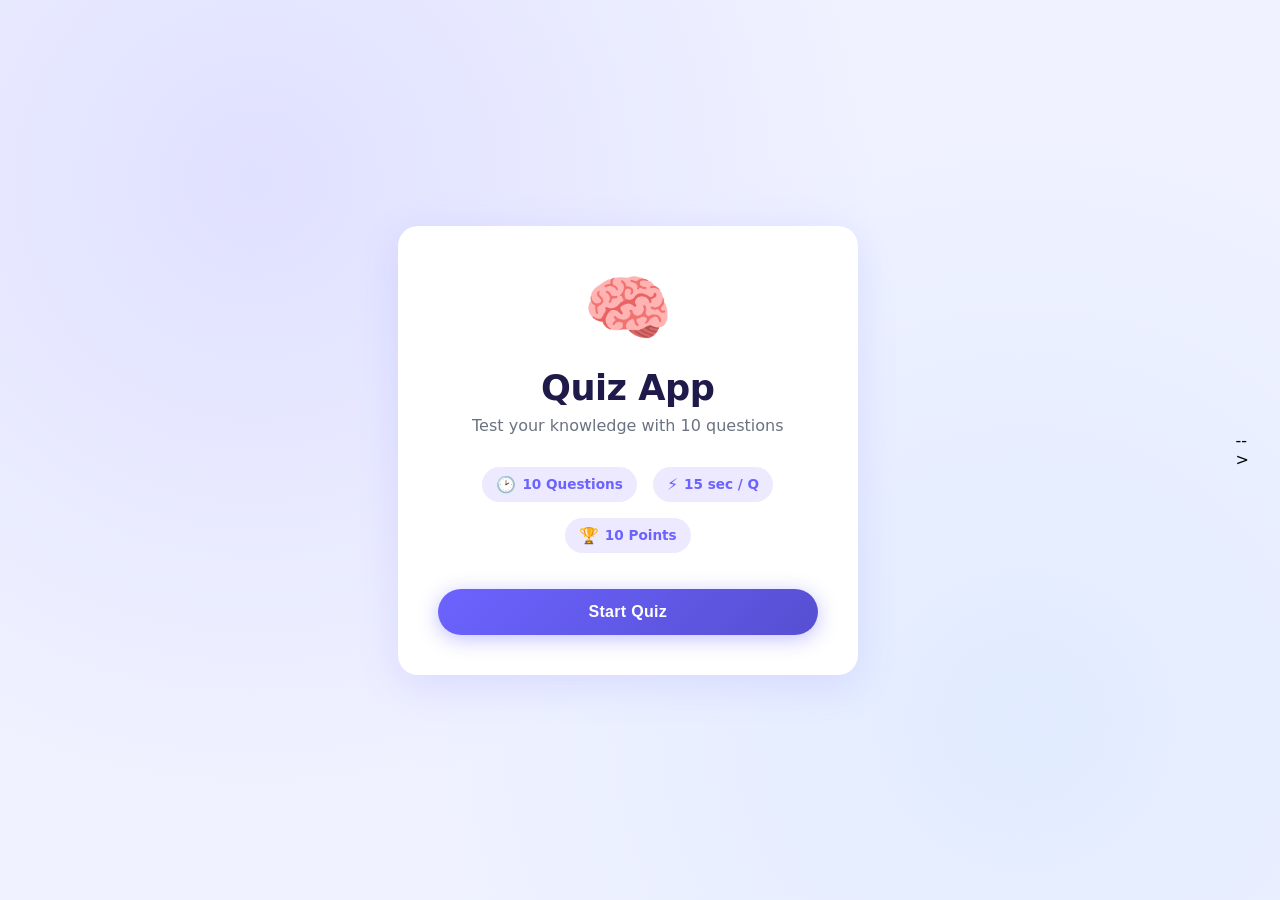
==== index.html @ b1f0fb23 "Rename quiz.html to index.html for Netlify root deploy, add README" ====
<!DOCTYPE html>
<html lang="en">
<head>
    <meta charset="UTF-8">
    <meta name="viewport" content="width=device-width, initial-scale=1.0">
    <title>Quiz App</title>
    <link rel="stylesheet" href="quiz.css">
</head>
<body>

    <!-- START SCREEN -->
    <div class="screen" id="start-screen">
        <div class="card start-card">
            <div class="quiz-icon">&#129504;</div>
            <h1 class="quiz-title">Quiz App</h1>
            <p class="quiz-subtitle">Test your knowledge with 10 questions</p>
            <div class="info-row">
                <div class="info-item">
                    <span class="info-icon">&#128337;</span>
                    <span>10 Questions</span>
                </div>
                <div class="info-item">
                    <span class="info-icon">&#9889;</span>
                    <span>15 sec / Q</span>
                </div>
                <div class="info-item">
                    <span class="info-icon">&#127942;</span>
                    <span>10 Points</span>
                </div>
            </div>
            <button class="btn btn-primary" id="start-btn" onclick="render_questions()">Start Quiz</button>
        </div>
    </div>

    <!-- QUIZ SCREEN -->
    <div class="screen hidden" id="quiz-screen">
        <div class="quiz-container">

            <!-- Top Bar -->
            <div class="quiz-topbar">
                <div class="progress-info">
                    <span class="question-counter">Question <span id="current-q">1</span> of <span id="total-q">10</span></span>
                </div>
                <div class="score-badge">
                    Score: <span id="score">0</span>
                </div>
                <div class="timer-wrap">
                    <div class="timer-circle">
                        <span id="timer">15</span>
                    </div>
                </div>
            </div>

            <!-- Progress Bar -->
            <div class="progress-bar-wrap">
                <div class="progress-bar" id="progress-bar" style="width: 10%"></div>
            </div>

            <!-- Question Card -->
            <div class="card question-card" id="question-card">
                

                <!-- Options -->

                
            </div>

        </div>
    </div>

    <!-- RESULT SCREEN -->
    <div class="screen hidden" id="result-screen">
        <div class="card result-card">

            <div class="result-icon" id="result-icon">&#127942;</div>
            <h2 class="result-title" id="result-title">Excellent!</h2>
            <p class="result-subtitle" id="result-subtitle">You really know your stuff!</p>

            <div class="score-display">
                <div class="score-circle">
                    <span class="score-number" id="final-score">8</span>
                    <span class="score-total">/ 10</span>
                </div>
            </div>

            <div class="stats-row">
                <div class="stat-box correct-stat">
                    <span class="stat-num" id="correct-count">8</span>
                    <span class="stat-label">Correct</span>
                </div>
                <div class="stat-box wrong-stat">
                    <span class="stat-num" id="wrong-count">2</span>
                    <span class="stat-label">Wrong</span>
                </div>
            </div>

            <div class="result-actions">
                <button class="btn btn-primary" id="retry-btn" onclick="playAgain()">&#128257; Play Again</button>
                <button class="btn btn-outline" id="review-btn" onclick="showReview()">&#128203; Review Answers</button>
            </div>

        </div>
    </div>

    <!-- REVIEW SCREEN -->
    <div class="screen hidden" id="review-screen">
        <div class="quiz-container">
            <div class="card review-card">
                <div class="review-topbar">
                    <h2 class="review-title">&#128203; Answer Review</h2>
                    <button class="btn btn-primary btn-sm" onclick="playAgain()">&#128257; Play Again</button>
                </div>
                <div id="review-list" class="review-list"></div>
            </div>
        </div>
    </div>

    <script src="quiz.js"></script>
</body>
</html> -->
---- quiz.css ----
/* ===================== RESET & BASE ===================== */
*, *::before, *::after {
    margin: 0;
    padding: 0;
    box-sizing: border-box;
}

:root {
    --primary: #6c63ff;
    --primary-dark: #564fd1;
    --primary-light: #ede9ff;
    --success: #22c55e;
    --success-light: #dcfce7;
    --danger: #ef4444;
    --danger-light: #fee2e2;
    --warning: #f59e0b;
    --warning-light: #fef3c7;
    --bg: #f0f2ff;
    --card-bg: #ffffff;
    --text: #1e1b4b;
    --text-muted: #6b7280;
    --border: #e5e7eb;
    --shadow: 0 10px 40px rgba(108, 99, 255, 0.15);
    --shadow-sm: 0 2px 12px rgba(0, 0, 0, 0.08);
    --radius: 20px;
    --radius-sm: 12px;
    --transition: 0.25s ease;
}

body {
    font-family: 'Segoe UI', system-ui, -apple-system, sans-serif;
    background: var(--bg);
    min-height: 100vh;
    display: flex;
    align-items: center;
    justify-content: center;
    padding: 20px;
    background-image:
        radial-gradient(circle at 20% 20%, rgba(108, 99, 255, 0.12) 0%, transparent 50%),
        radial-gradient(circle at 80% 80%, rgba(99, 179, 255, 0.10) 0%, transparent 50%);
}

/* ===================== SCREENS ===================== */
.screen {
    width: 100%;
    display: flex;
    align-items: center;
    justify-content: center;
}

.hidden {
    display: none !important;
}

/* ===================== CARD ===================== */
.card {
    background: var(--card-bg);
    border-radius: var(--radius);
    box-shadow: var(--shadow);
    padding: 40px;
    width: 100%;
}

/* ===================== START SCREEN ===================== */
.start-card {
    max-width: 460px;
    text-align: center;
}

.quiz-icon {
    font-size: 72px;
    margin-bottom: 16px;
    display: block;
    animation: float 3s ease-in-out infinite;
}

@keyframes float {
    0%, 100% { transform: translateY(0); }
    50% { transform: translateY(-10px); }
}

.quiz-title {
    font-size: 2.2rem;
    font-weight: 800;
    color: var(--text);
    margin-bottom: 8px;
    letter-spacing: -0.5px;
}

.quiz-subtitle {
    color: var(--text-muted);
    font-size: 1rem;
    margin-bottom: 32px;
}

.info-row {
    display: flex;
    justify-content: center;
    gap: 16px;
    margin-bottom: 36px;
    flex-wrap: wrap;
}

.info-item {
    display: flex;
    align-items: center;
    gap: 6px;
    background: var(--primary-light);
    color: var(--primary);
    font-size: 0.85rem;
    font-weight: 600;
    padding: 8px 14px;
    border-radius: 50px;
}

.info-icon {
    font-size: 1rem;
}

/* ===================== BUTTONS ===================== */
.btn {
    display: inline-flex;
    align-items: center;
    justify-content: center;
    gap: 8px;
    padding: 14px 32px;
    border-radius: 50px;
    font-size: 1rem;
    font-weight: 700;
    cursor: pointer;
    border: none;
    transition: all var(--transition);
    letter-spacing: 0.3px;
}

.btn-primary {
    background: linear-gradient(135deg, var(--primary), var(--primary-dark));
    color: #fff;
    box-shadow: 0 4px 20px rgba(108, 99, 255, 0.4);
    width: 100%;
}

.btn-primary:hover {
    transform: translateY(-2px);
    box-shadow: 0 8px 28px rgba(108, 99, 255, 0.5);
}

.btn-primary:active {
    transform: translateY(0);
}

.btn-outline {
    background: transparent;
    color: var(--primary);
    border: 2px solid var(--primary);
}

.btn-outline:hover {
    background: var(--primary-light);
    transform: translateY(-2px);
}

/* ===================== QUIZ SCREEN ===================== */
.quiz-container {
    width: 100%;
    max-width: 640px;
    display: flex;
    flex-direction: column;
    gap: 16px;
}

/* Top Bar */
.quiz-topbar {
    display: flex;
    align-items: center;
    justify-content: space-between;
    padding: 0 4px;
}

.question-counter {
    font-size: 0.9rem;
    font-weight: 600;
    color: var(--text-muted);
}

.score-badge {
    background: var(--primary-light);
    color: var(--primary);
    font-weight: 700;
    font-size: 0.9rem;
    padding: 6px 16px;
    border-radius: 50px;
}

.timer-wrap {
    display: flex;
    align-items: center;
}

.timer-circle {
    width: 52px;
    height: 52px;
    border-radius: 50%;
    border: 3px solid var(--primary);
    display: flex;
    align-items: center;
    justify-content: center;
    font-size: 1.1rem;
    font-weight: 800;
    color: var(--primary);
    background: var(--primary-light);
    transition: all var(--transition);
}

.timer-circle.warning {
    border-color: var(--warning);
    color: var(--warning);
    background: var(--warning-light);
}

.timer-circle.danger {
    border-color: var(--danger);
    color: var(--danger);
    background: var(--danger-light);
    animation: pulse 0.8s ease-in-out infinite;
}

@keyframes pulse {
    0%, 100% { transform: scale(1); }
    50% { transform: scale(1.1); }
}

/* Progress Bar */
.progress-bar-wrap {
    background: var(--border);
    border-radius: 50px;
    height: 8px;
    overflow: hidden;
}

.progress-bar {
    height: 100%;
    background: linear-gradient(90deg, var(--primary), #a78bfa);
    border-radius: 50px;
    transition: width 0.5s ease;
}

/* Question Card */
.question-card {
    padding: 32px;
    position: relative;
}

.question-number-tag {
    display: inline-block;
    background: var(--primary-light);
    color: var(--primary);
    font-weight: 800;
    font-size: 0.8rem;
    padding: 4px 12px;
    border-radius: 50px;
    margin-bottom: 16px;
    text-transform: uppercase;
    letter-spacing: 1px;
}

.question-text {
    font-size: 1.25rem;
    font-weight: 700;
    color: var(--text);
    line-height: 1.5;
    margin-bottom: 28px;
}

/* Options */
.options-grid {
    display: grid;
    grid-template-columns: 1fr 1fr;
    gap: 12px;
    margin-bottom: 20px;
}

.option-btn {
    display: flex;
    align-items: center;
    gap: 12px;
    padding: 14px 18px;
    background: #f8f9ff;
    border: 2px solid var(--border);
    border-radius: var(--radius-sm);
    cursor: pointer;
    transition: all var(--transition);
    text-align: left;
    font-family: inherit;
}

.option-btn:hover:not(:disabled) {
    border-color: var(--primary);
    background: var(--primary-light);
    transform: translateY(-2px);
    box-shadow: var(--shadow-sm);
}

.option-btn.selected {
    border-color: var(--primary);
    background: var(--primary-light);
}

.option-btn.correct {
    border-color: var(--success);
    background: var(--success-light);
}

.option-btn.wrong {
    border-color: var(--danger);
    background: var(--danger-light);
}

.option-letter {
    display: flex;
    align-items: center;
    justify-content: center;
    width: 30px;
    height: 30px;
    min-width: 30px;
    border-radius: 8px;
    background: white;
    border: 2px solid var(--border);
    font-weight: 800;
    font-size: 0.85rem;
    color: var(--text-muted);
    transition: all var(--transition);
}

.option-btn.selected .option-letter {
    background: var(--primary);
    border-color: var(--primary);
    color: white;
}

.option-btn.correct .option-letter {
    background: var(--success);
    border-color: var(--success);
    color: white;
}

.option-btn.wrong .option-letter {
    background: var(--danger);
    border-color: var(--danger);
    color: white;
}

.option-text {
    font-size: 0.95rem;
    font-weight: 600;
    color: var(--text);
}

/* Feedback */
.feedback {
    display: flex;
    align-items: center;
    gap: 10px;
    padding: 12px 18px;
    border-radius: var(--radius-sm);
    font-weight: 600;
    font-size: 0.95rem;
    margin-top: 8px;
}

.correct-feedback {
    background: var(--success-light);
    color: #15803d;
    border: 1px solid #bbf7d0;
}


.wrong-feedback {
    background: var(--danger-light);
    color: #b91c1c;
    border: 1px solid #fecaca;
}

.feedback.hidden {
    display: none !important;
}

.feedback-icon {
    font-size: 1.1rem;
}

/* Navigation */
.quiz-nav {
    display: flex;
    gap: 12px;
}

.quiz-nav .btn {
    flex: 1;
}

/* ===================== RESULT SCREEN ===================== */
.result-card {
    max-width: 460px;
    text-align: center;
}

.result-icon {
    font-size: 72px;
    display: block;
    margin-bottom: 12px;
    animation: bounceIn 0.6s ease;
}

@keyframes bounceIn {
    0% { transform: scale(0.3); opacity: 0; }
    60% { transform: scale(1.1); }
    100% { transform: scale(1); opacity: 1; }
}

.result-title {
    font-size: 2rem;
    font-weight: 800;
    color: var(--text);
    margin-bottom: 6px;
}

.result-subtitle {
    color: var(--text-muted);
    margin-bottom: 28px;
}

.score-display {
    display: flex;
    justify-content: center;
    margin-bottom: 28px;
}

.score-circle {
    width: 130px;
    height: 130px;
    border-radius: 50%;
    background: linear-gradient(135deg, var(--primary), #a78bfa);
    display: flex;
    flex-direction: column;
    align-items: center;
    justify-content: center;
    box-shadow: 0 8px 32px rgba(108, 99, 255, 0.4);
}

.score-number {
    font-size: 2.8rem;
    font-weight: 900;
    color: white;
    line-height: 1;
}

.score-total {
    font-size: 1rem;
    color: rgba(255,255,255,0.8);
    font-weight: 600;
}

.stats-row {
    display: flex;
    gap: 12px;
    margin-bottom: 32px;
}

.stat-box {
    flex: 1;
    padding: 16px 10px;
    border-radius: var(--radius-sm);
    display: flex;
    flex-direction: column;
    align-items: center;
    gap: 4px;
}

.correct-stat {
    background: var(--success-light);
    border: 1px solid #bbf7d0;
}

.wrong-stat {
    background: var(--danger-light);
    border: 1px solid #fecaca;
}

.skip-stat {
    background: var(--warning-light);
    border: 1px solid #fde68a;
}

.stat-num {
    font-size: 1.8rem;
    font-weight: 900;
    color: var(--text);
}

.correct-stat .stat-num { color: #15803d; }
.wrong-stat .stat-num   { color: #b91c1c; }
.skip-stat .stat-num    { color: #92400e; }

.stat-label {
    font-size: 0.8rem;
    font-weight: 600;
    color: var(--text-muted);
    text-transform: uppercase;
    letter-spacing: 0.5px;
}

.result-actions {
    display: flex;
    flex-direction: column;
    gap: 12px;
}

/* ===================== REVIEW SCREEN ===================== */
.review-card {
    max-width: 640px;
    padding: 32px;
}

.review-topbar {
    display: flex;
    align-items: center;
    justify-content: space-between;
    margin-bottom: 24px;
}

.review-title {
    font-size: 1.4rem;
    font-weight: 800;
    color: var(--text);
}

.btn-sm {
    padding: 10px 20px;
    font-size: 0.85rem;
    width: auto;
}

.review-list {
    display: flex;
    flex-direction: column;
    gap: 16px;
    max-height: 70vh;
    overflow-y: auto;
    padding-right: 4px;
}

.review-item {
    border-radius: var(--radius-sm);
    padding: 18px 20px;
    border-left: 4px solid var(--border);
    background: #f8f9ff;
}

.review-item.review-correct  { border-left-color: var(--success); background: var(--success-light); }
.review-item.review-wrong    { border-left-color: var(--danger);  background: var(--danger-light); }
.review-item.review-skipped  { border-left-color: var(--warning); background: var(--warning-light); }

.review-header {
    display: flex;
    align-items: center;
    justify-content: space-between;
    margin-bottom: 10px;
}

.review-q-num {
    font-weight: 800;
    font-size: 0.8rem;
    color: var(--text-muted);
    text-transform: uppercase;
    letter-spacing: 1px;
}

.review-badge {
    font-size: 0.75rem;
    font-weight: 700;
    padding: 3px 10px;
    border-radius: 50px;
}

.review-badge-correct { background: #dcfce7; color: #15803d; }
.review-badge-wrong   { background: #fee2e2; color: #b91c1c; }
.review-badge-skipped { background: #fef3c7; color: #92400e; }

.review-question {
    font-size: 1rem;
    font-weight: 600;
    color: var(--text);
    margin-bottom: 14px;
    line-height: 1.5;
}

.review-answers {
    display: flex;
    flex-direction: column;
    gap: 8px;
}

.review-answer {
    display: flex;
    align-items: center;
    gap: 10px;
    padding: 8px 12px;
    border-radius: 8px;
    font-size: 0.9rem;
}

.review-your-correct  { background: rgba(34,197,94,0.15); }
.review-your-wrong    { background: rgba(239,68,68,0.12); }
.review-your-skipped  { background: rgba(245,158,11,0.12); }
.review-correct-ans   { background: rgba(34,197,94,0.15); }

.review-label {
    font-weight: 700;
    color: var(--text-muted);
    font-size: 0.8rem;
    min-width: 110px;
    text-transform: uppercase;
    letter-spacing: 0.4px;
}

.review-value {
    font-weight: 600;
    color: var(--text);
}

/* ===================== RESPONSIVE ===================== */
@media (max-width: 500px) {
    .card {
        padding: 24px 20px;
    }

    .options-grid {
        grid-template-columns: 1fr;
    }

    .quiz-title {
        font-size: 1.8rem;
    }

    .question-text {
        font-size: 1.1rem;
    }

    .quiz-nav {
        flex-direction: column;
    }

    .stats-row {
        gap: 8px;
    }
}
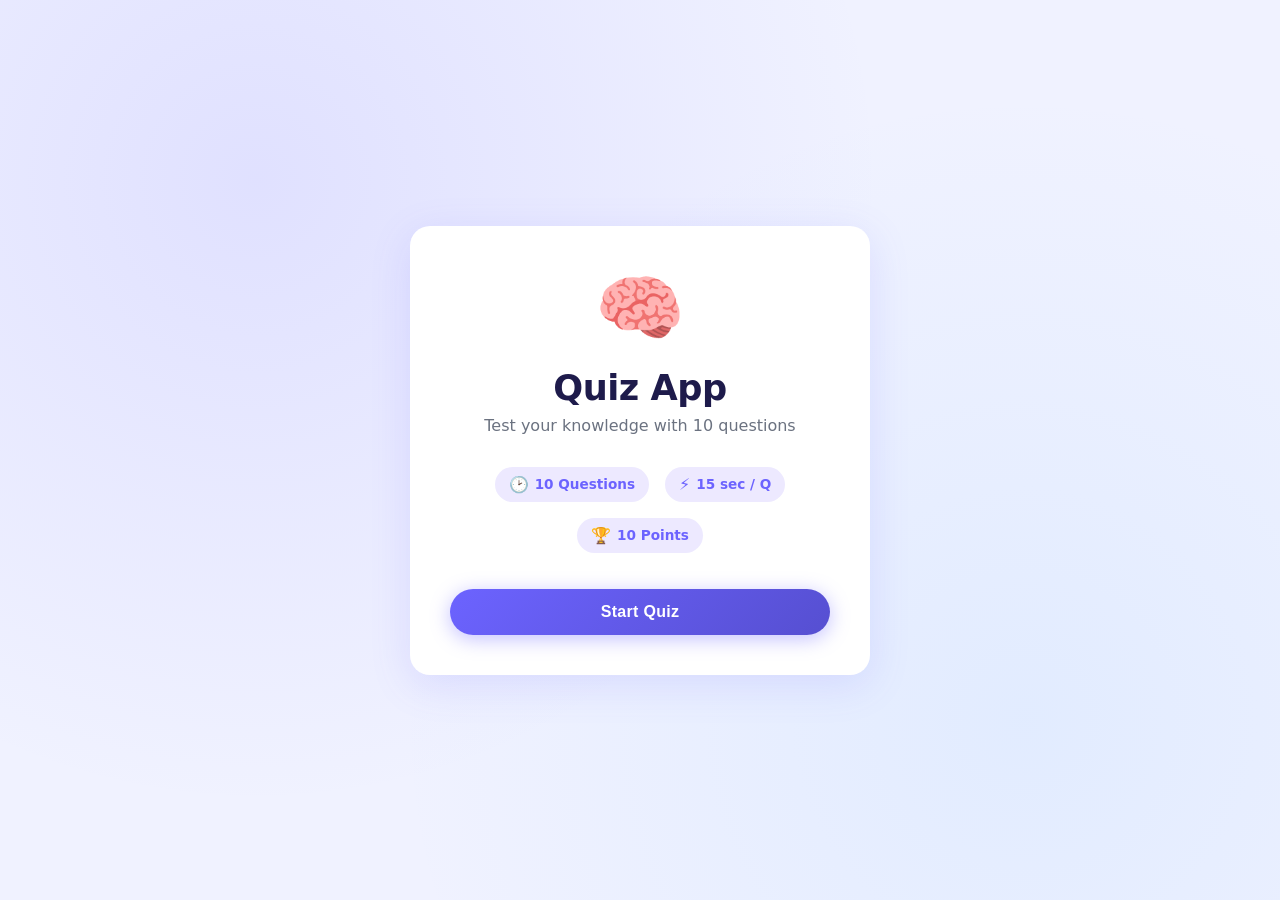
==== commit ff1aa31d: "Clean up trailing HTML comment, add README" ====
--- a/index.html
+++ b/index.html
@@ -117,4 +117,4 @@
 
     <script src="quiz.js"></script>
 </body>
-</html> -->
+</html>
